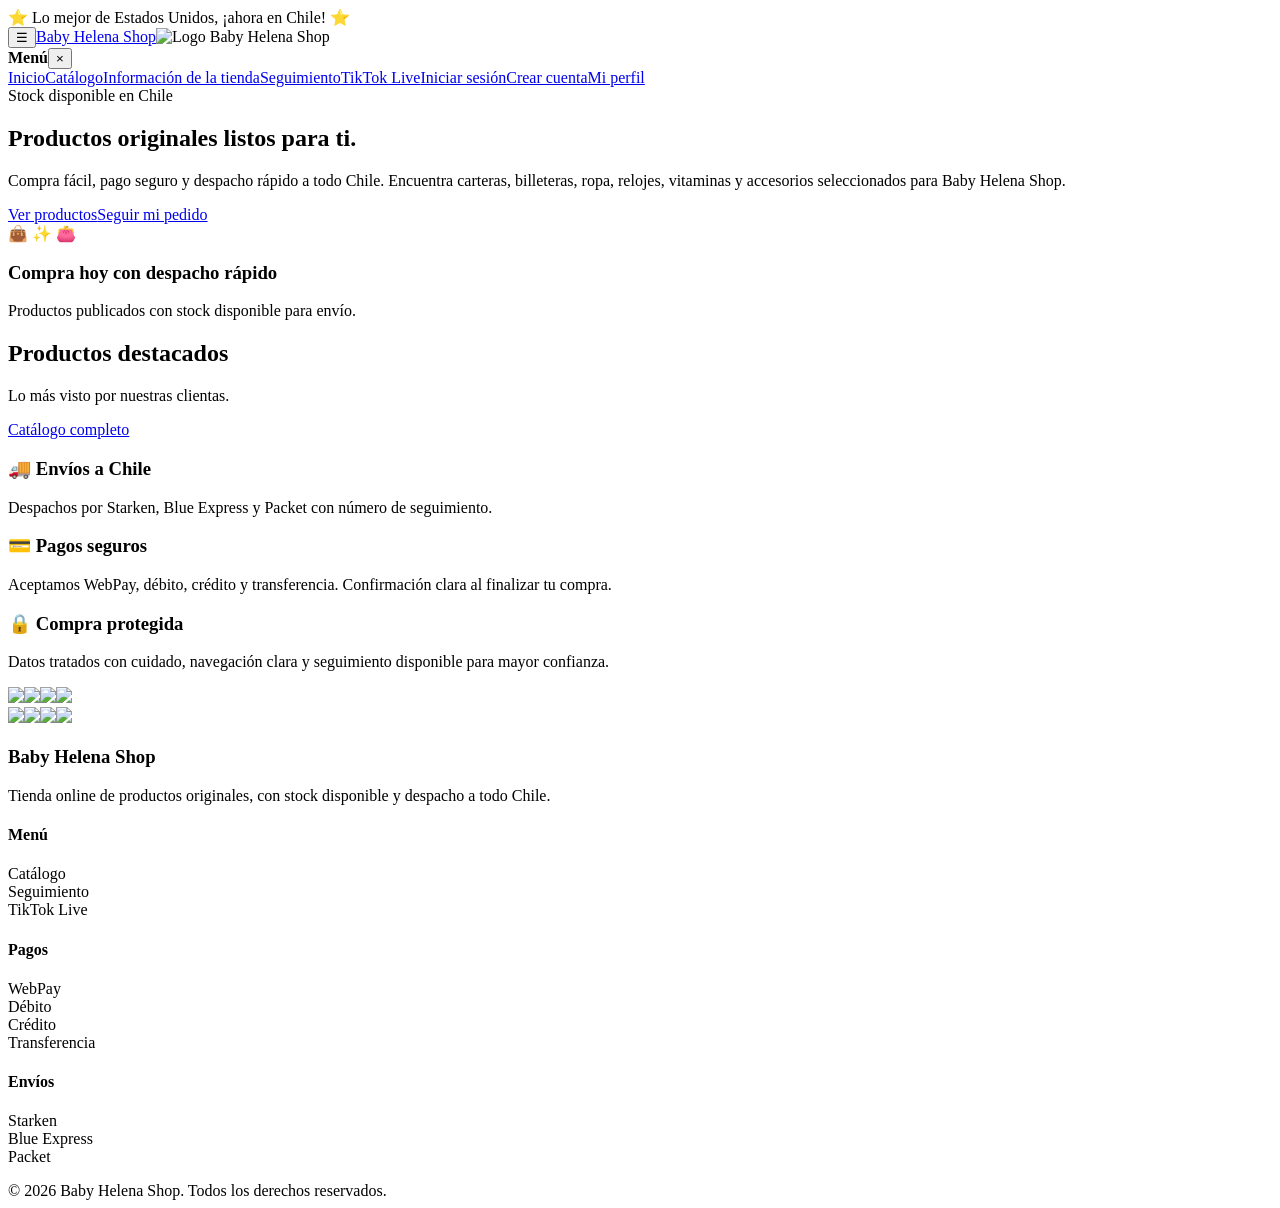
==== index.html @ 76ab4898 "Add files via upload" ====
<!doctype html><html lang="es"><head><meta charset="utf-8"><meta name="viewport" content="width=device-width,initial-scale=1"><title>Baby Helena Shop</title><link rel="stylesheet" href="css/styles.css"></head><body><div class="announce">⭐ Lo mejor de Estados Unidos, ¡ahora en Chile! ⭐</div>
<header class="topbar"><button class="hamb" id="openMenu">☰</button><a class="brand" href="index.html">Baby Helena <span>Shop</span></a><img class="logo-mini" src="assets/logo-placeholder.svg" alt="Logo Baby Helena Shop"></header>
<div class="overlay" id="overlay"></div><aside class="side" id="sideMenu"><div class="side-head"><b>Menú</b><button class="x" id="closeMenu">×</button></div><nav><a href="index.html">Inicio</a><a href="catalogo.html">Catálogo</a><a href="info.html">Información de la tienda</a><a href="seguimiento.html">Seguimiento</a><a href="tiktok.html">TikTok Live</a><a href="login.html" id="sessionName">Iniciar sesión</a><a href="registro.html">Crear cuenta</a><a href="perfil.html">Mi perfil</a></nav></aside>
<main><section class="container hero"><div><span class="pill">Stock disponible en Chile</span><h1>Productos originales listos para ti.</h1><p>Compra fácil, pago seguro y despacho rápido a todo Chile. Encuentra carteras, billeteras, ropa, relojes, vitaminas y accesorios seleccionados para Baby Helena Shop.</p><div class="cta"><a class="btn primary" href="catalogo.html">Ver productos</a><a class="btn secondary" href="seguimiento.html">Seguir mi pedido</a></div></div><div class="hero-card"><div class="hero-image"><div class="mock">👜 ✨ 👛</div></div><h3>Compra hoy con despacho rápido</h3><p>Productos publicados con stock disponible para envío.</p></div></section>
<section class="container section" id="destacados"><div class="section-title"><div><h2>Productos destacados</h2><p class="lead">Lo más visto por nuestras clientas.</p></div><a class="btn secondary" href="catalogo.html">Catálogo completo</a></div><div class="grid" id="productGrid"></div></section>
<section class="container section"><div class="trust"><article><h3>🚚 Envíos a Chile</h3><p>Despachos por Starken, Blue Express y Packet con número de seguimiento.</p></article><article><h3>💳 Pagos seguros</h3><p>Aceptamos WebPay, débito, crédito y transferencia. Confirmación clara al finalizar tu compra.</p></article><article><h3>🔒 Compra protegida</h3><p>Datos tratados con cuidado, navegación clara y seguimiento disponible para mayor confianza.</p></article></div></section></main><section class="marquee"><div class="track"><div class="set"><img src="assets/logos/starken.svg"><img src="assets/logos/packet.svg"><img src="assets/logos/blueexpress.svg"><img src="assets/logos/webpay.svg"></div><div class="set"><img src="assets/logos/starken.svg"><img src="assets/logos/packet.svg"><img src="assets/logos/blueexpress.svg"><img src="assets/logos/webpay.svg"></div></div></section>
<footer><div class="container footer-grid"><div><h3>Baby Helena Shop</h3><p>Tienda online de productos originales, con stock disponible y despacho a todo Chile.</p></div><div><h4>Menú</h4><p>Catálogo<br>Seguimiento<br>TikTok Live</p></div><div><h4>Pagos</h4><p>WebPay<br>Débito<br>Crédito<br>Transferencia</p></div><div><h4>Envíos</h4><p>Starken<br>Blue Express<br>Packet</p></div></div><div class="container copy">© 2026 Baby Helena Shop. Todos los derechos reservados.</div></footer>
<script src="js/products.js"></script><script src="js/app.js"></script></body></html>
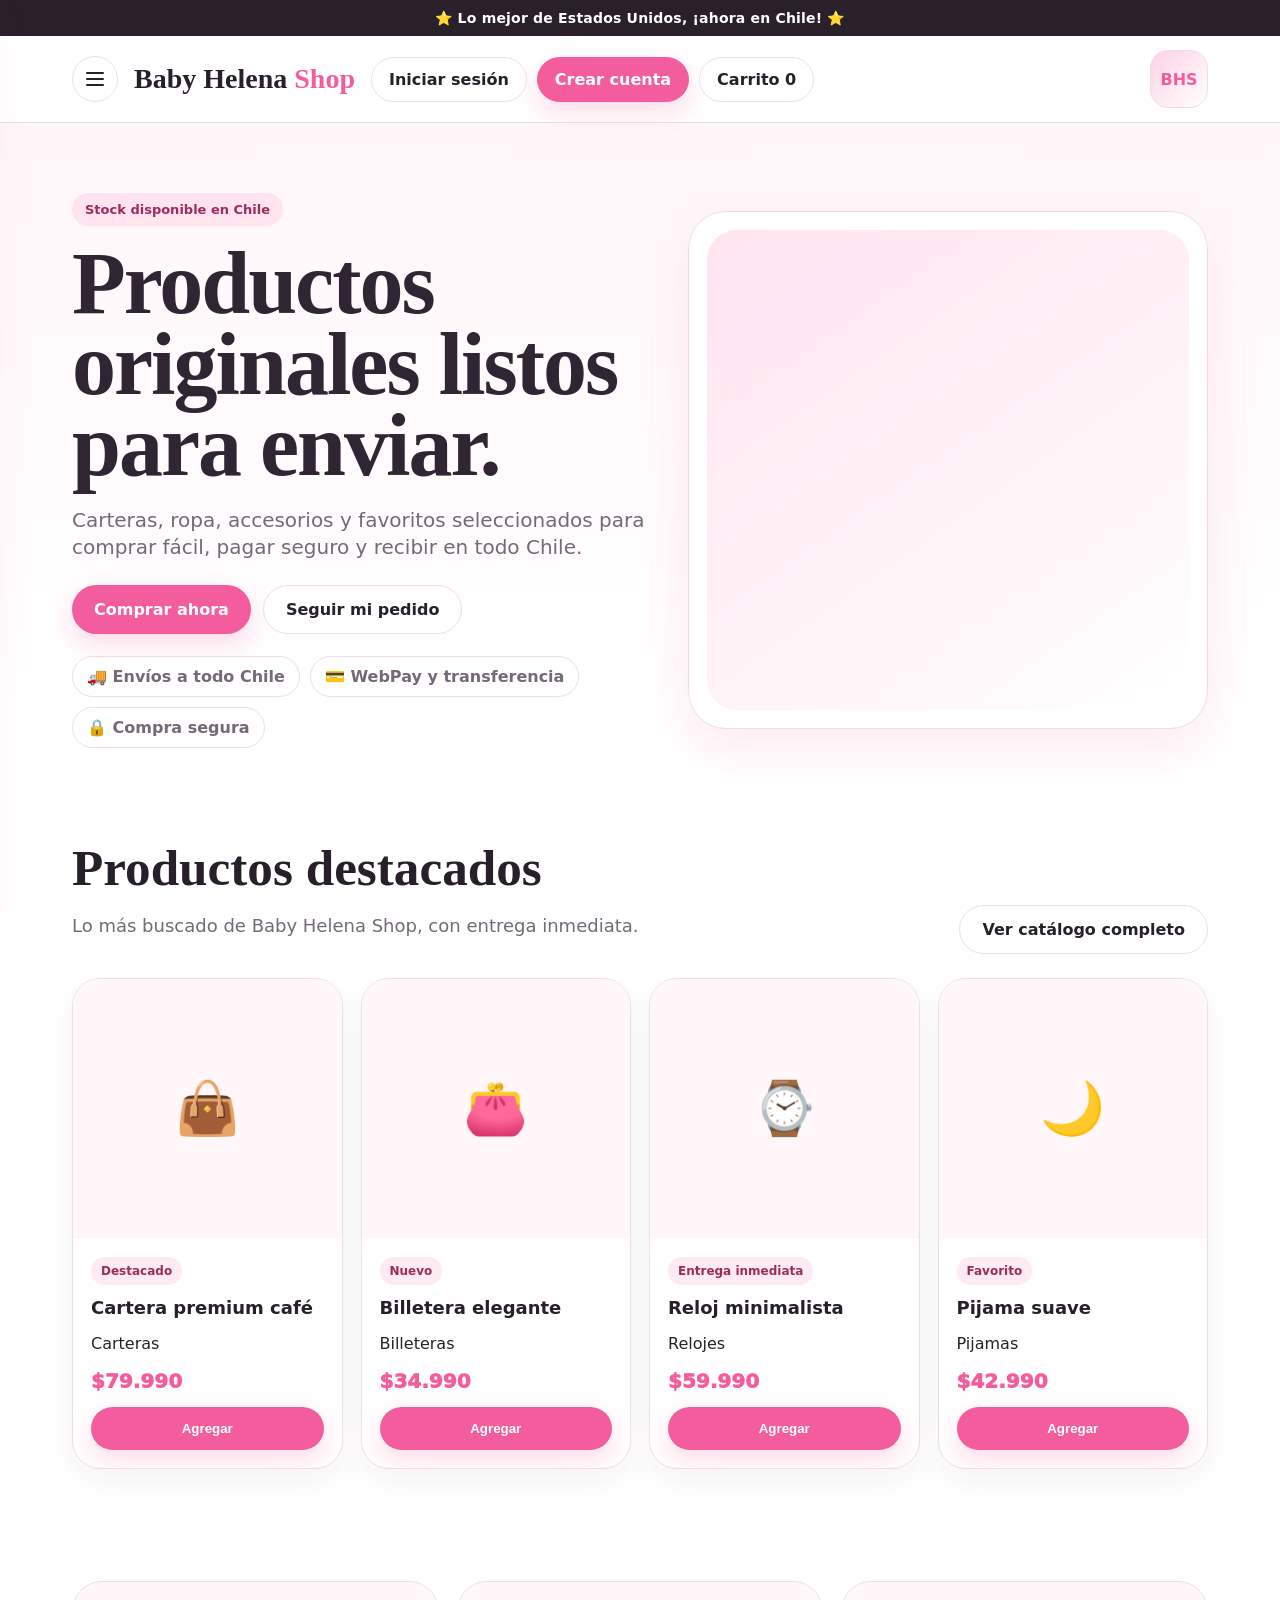
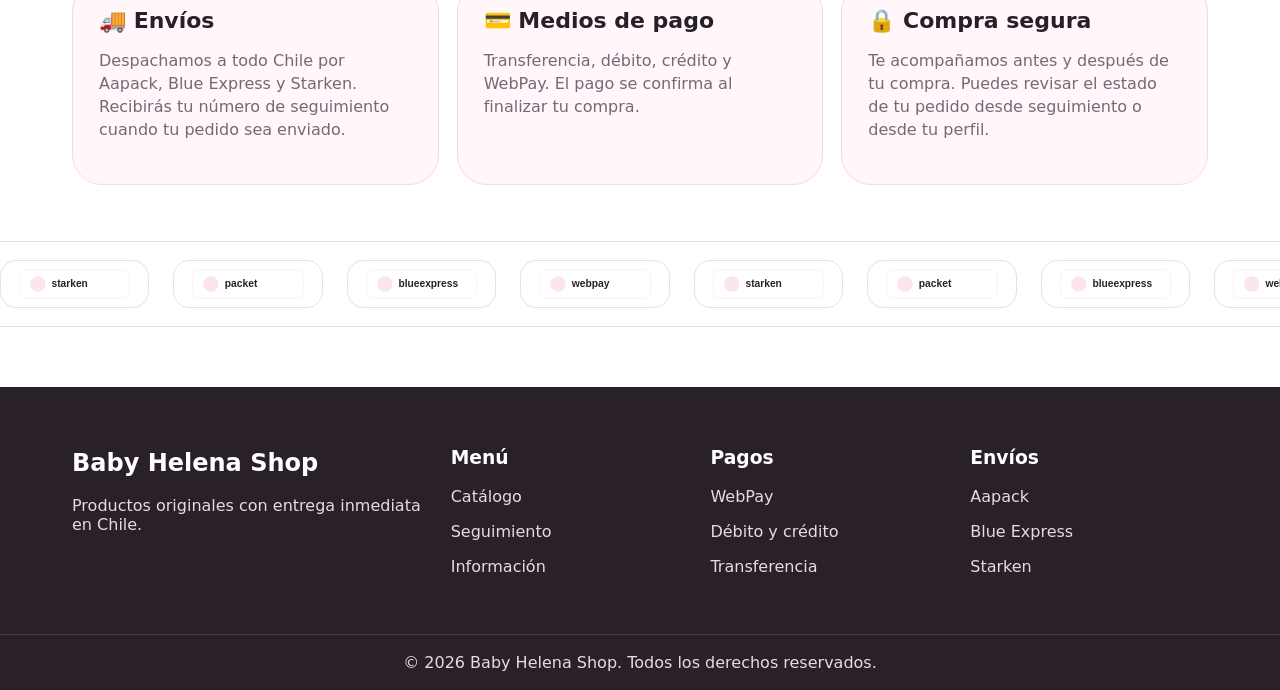
==== commit 903e15cc: "Add files via upload" ====
--- a/index.html
+++ b/index.html
@@ -1,8 +1,8 @@
-<!doctype html><html lang="es"><head><meta charset="utf-8"><meta name="viewport" content="width=device-width,initial-scale=1"><title>Baby Helena Shop</title><link rel="stylesheet" href="css/styles.css"></head><body><div class="announce">⭐ Lo mejor de Estados Unidos, ¡ahora en Chile! ⭐</div>
-<header class="topbar"><button class="hamb" id="openMenu">☰</button><a class="brand" href="index.html">Baby Helena <span>Shop</span></a><img class="logo-mini" src="assets/logo-placeholder.svg" alt="Logo Baby Helena Shop"></header>
-<div class="overlay" id="overlay"></div><aside class="side" id="sideMenu"><div class="side-head"><b>Menú</b><button class="x" id="closeMenu">×</button></div><nav><a href="index.html">Inicio</a><a href="catalogo.html">Catálogo</a><a href="info.html">Información de la tienda</a><a href="seguimiento.html">Seguimiento</a><a href="tiktok.html">TikTok Live</a><a href="login.html" id="sessionName">Iniciar sesión</a><a href="registro.html">Crear cuenta</a><a href="perfil.html">Mi perfil</a></nav></aside>
-<main><section class="container hero"><div><span class="pill">Stock disponible en Chile</span><h1>Productos originales listos para ti.</h1><p>Compra fácil, pago seguro y despacho rápido a todo Chile. Encuentra carteras, billeteras, ropa, relojes, vitaminas y accesorios seleccionados para Baby Helena Shop.</p><div class="cta"><a class="btn primary" href="catalogo.html">Ver productos</a><a class="btn secondary" href="seguimiento.html">Seguir mi pedido</a></div></div><div class="hero-card"><div class="hero-image"><div class="mock">👜 ✨ 👛</div></div><h3>Compra hoy con despacho rápido</h3><p>Productos publicados con stock disponible para envío.</p></div></section>
-<section class="container section" id="destacados"><div class="section-title"><div><h2>Productos destacados</h2><p class="lead">Lo más visto por nuestras clientas.</p></div><a class="btn secondary" href="catalogo.html">Catálogo completo</a></div><div class="grid" id="productGrid"></div></section>
-<section class="container section"><div class="trust"><article><h3>🚚 Envíos a Chile</h3><p>Despachos por Starken, Blue Express y Packet con número de seguimiento.</p></article><article><h3>💳 Pagos seguros</h3><p>Aceptamos WebPay, débito, crédito y transferencia. Confirmación clara al finalizar tu compra.</p></article><article><h3>🔒 Compra protegida</h3><p>Datos tratados con cuidado, navegación clara y seguimiento disponible para mayor confianza.</p></article></div></section></main><section class="marquee"><div class="track"><div class="set"><img src="assets/logos/starken.svg"><img src="assets/logos/packet.svg"><img src="assets/logos/blueexpress.svg"><img src="assets/logos/webpay.svg"></div><div class="set"><img src="assets/logos/starken.svg"><img src="assets/logos/packet.svg"><img src="assets/logos/blueexpress.svg"><img src="assets/logos/webpay.svg"></div></div></section>
-<footer><div class="container footer-grid"><div><h3>Baby Helena Shop</h3><p>Tienda online de productos originales, con stock disponible y despacho a todo Chile.</p></div><div><h4>Menú</h4><p>Catálogo<br>Seguimiento<br>TikTok Live</p></div><div><h4>Pagos</h4><p>WebPay<br>Débito<br>Crédito<br>Transferencia</p></div><div><h4>Envíos</h4><p>Starken<br>Blue Express<br>Packet</p></div></div><div class="container copy">© 2026 Baby Helena Shop. Todos los derechos reservados.</div></footer>
-<script src="js/products.js"></script><script src="js/app.js"></script></body></html>
+<!doctype html><html lang='es'><head><meta charset='utf-8'><meta name='viewport' content='width=device-width,initial-scale=1'><title>Baby Helena Shop</title><link rel='stylesheet' href='css/styles.css'></head><body>
+<div class='topbar'>⭐ Lo mejor de Estados Unidos, ¡ahora en Chile! ⭐</div><header class='header'><nav class='nav'><button class='hamb' id='openMenu' aria-label='Abrir menú'><span></span></button><a class='brand' href='index.html'>Baby Helena <b>Shop</b></a><div class='actions'><a class='pill' href='login.html'>Iniciar sesión</a><a class='pill primary' href='registro.html'>Crear cuenta</a><span class='pill'>Carrito <b class='cartCount'>0</b></span></div><div class='logoSlot'>BHS</div></nav></header>
+<div class='drawer' id='drawer'><div class='drawerMask'></div><aside class='drawerPanel'><div class='drawerHead'><strong>Baby Helena Shop</strong><button class='close' id='closeMenu'>×</button></div><a class='menuLink' href='index.html'>🏠 Inicio</a><a class='menuLink' href='catalogo.html'>🛍️ Catálogo</a><a class='menuLink' href='seguimiento.html'>📦 Seguimiento</a><a class='menuLink' href='tiktok.html'>🔴 TikTok Live</a><a class='menuLink' href='info.html'>ℹ️ Información</a><a class='menuLink' href='login.html'>👤 Mi cuenta</a></aside></div>
+<main><section class='hero'><div class='heroGrid'><div><span class='eyebrow'>Stock disponible en Chile</span><h1>Productos originales listos para enviar.</h1><p>Carteras, ropa, accesorios y favoritos seleccionados para comprar fácil, pagar seguro y recibir en todo Chile.</p><div class='heroActions'><a class='btn' href='catalogo.html'>Comprar ahora</a><a class='btn secondary' href='seguimiento.html'>Seguir mi pedido</a></div><div class='trustRow'><span class='trustChip'>🚚 Envíos a todo Chile</span><span class='trustChip'>💳 WebPay y transferencia</span><span class='trustChip'>🔒 Compra segura</span></div></div><div class='heroCard'><div class='heroImage'></div></div></div></section>
+<section class='section' id='catalogo'><div class='sectionHead'><div><h2>Productos destacados</h2><p class='lead'>Lo más buscado de Baby Helena Shop, con entrega inmediata.</p></div><a class='btn secondary' href='catalogo.html'>Ver catálogo completo</a></div><div class='products' id='productsGrid'></div></section>
+<section class='section'><div class='cardGrid'><div class='infoCard'><h3>🚚 Envíos</h3><p>Despachamos a todo Chile por Aapack, Blue Express y Starken. Recibirás tu número de seguimiento cuando tu pedido sea enviado.</p></div><div class='infoCard'><h3>💳 Medios de pago</h3><p>Transferencia, débito, crédito y WebPay. El pago se confirma al finalizar tu compra.</p></div><div class='infoCard'><h3>🔒 Compra segura</h3><p>Te acompañamos antes y después de tu compra. Puedes revisar el estado de tu pedido desde seguimiento o desde tu perfil.</p></div></div></section>
+<section class='marqueeWrap'><div class='marquee'><img src='assets/logos/starken.svg'><img src='assets/logos/packet.svg'><img src='assets/logos/blueexpress.svg'><img src='assets/logos/webpay.svg'><img src='assets/logos/starken.svg'><img src='assets/logos/packet.svg'><img src='assets/logos/blueexpress.svg'><img src='assets/logos/webpay.svg'></div></section>
+</main><footer class='footer'><div class='footerGrid'><div><h2>Baby Helena Shop</h2><p>Productos originales con entrega inmediata en Chile.</p></div><div><h3>Menú</h3><p><a href='catalogo.html'>Catálogo</a></p><p><a href='seguimiento.html'>Seguimiento</a></p><p><a href='info.html'>Información</a></p></div><div><h3>Pagos</h3><p>WebPay</p><p>Débito y crédito</p><p>Transferencia</p></div><div><h3>Envíos</h3><p>Aapack</p><p>Blue Express</p><p>Starken</p></div></div><div class='copy'>© 2026 Baby Helena Shop. Todos los derechos reservados.</div></footer><script src='js/products.js'></script><script src='js/app.js'></script></body></html>
--- a/css/styles.css
+++ b/css/styles.css
@@ -0,0 +1 @@
+:root{--bg:#fff;--soft:#fff7fa;--soft2:#fdeaf2;--pink:#f45d9d;--pink2:#ea4b90;--ink:#27202a;--muted:#746977;--line:#f1dce6;--shadow:0 18px 50px rgba(244,93,157,.13);--radius:28px;--max:1180px}*{box-sizing:border-box}html{scroll-behavior:smooth}body{margin:0;font-family:'Inter','DM Sans',system-ui,-apple-system,Segoe UI,sans-serif;color:var(--ink);background:var(--bg)}a{text-decoration:none;color:inherit}img{max-width:100%;display:block}.topbar{background:#2a202a;color:#fff;text-align:center;padding:10px 16px;font-weight:700;font-size:14px;letter-spacing:.2px}.header{position:sticky;top:0;z-index:50;background:rgba(255,255,255,.88);backdrop-filter:blur(16px);border-bottom:1px solid var(--line)}.nav{max-width:var(--max);margin:auto;padding:14px 22px;display:flex;align-items:center;justify-content:space-between;gap:16px}.hamb{width:46px;height:46px;border:1px solid var(--line);background:#fff;border-radius:999px;display:grid;place-items:center;cursor:pointer}.hamb span,.hamb span:before,.hamb span:after{content:'';display:block;width:18px;height:2px;background:var(--ink);border-radius:2px;position:relative}.hamb span:before{position:absolute;top:-6px}.hamb span:after{position:absolute;top:6px}.brand{font-family:Georgia,serif;font-weight:900;font-size:28px}.brand b{color:var(--pink)}.logoSlot{margin-left:auto;width:58px;height:58px;border-radius:18px;background:linear-gradient(135deg,#ffd2e5,#fff);border:1px solid var(--line);display:grid;place-items:center;color:var(--pink);font-weight:900}.actions{display:flex;align-items:center;gap:10px}.pill{border:1px solid var(--line);background:#fff;border-radius:999px;padding:12px 17px;font-weight:800;cursor:pointer}.pill.primary,.btn{background:var(--pink);color:#fff;border-color:var(--pink);box-shadow:0 10px 24px rgba(244,93,157,.22)}.btn{display:inline-flex;align-items:center;justify-content:center;gap:8px;border:none;border-radius:999px;padding:14px 22px;font-weight:900;cursor:pointer}.btn.secondary{background:#fff;color:var(--ink);border:1px solid var(--line);box-shadow:none}.drawer{position:fixed;inset:0;z-index:80;pointer-events:none}.drawer.open{pointer-events:auto}.drawerMask{position:absolute;inset:0;background:rgba(39,32,42,.28);opacity:0;transition:.25s}.drawer.open .drawerMask{opacity:1}.drawerPanel{position:absolute;left:0;top:0;bottom:0;width:min(380px,88vw);background:#fff;padding:24px;transform:translateX(-105%);transition:.28s ease;box-shadow:var(--shadow);display:flex;flex-direction:column}.drawer.open .drawerPanel{transform:none}.drawerHead{display:flex;align-items:center;justify-content:space-between;margin-bottom:18px}.close{border:0;background:var(--soft);border-radius:50%;width:44px;height:44px;font-size:24px;cursor:pointer}.menuLink{display:flex;align-items:center;gap:12px;padding:16px;border-bottom:1px solid var(--line);font-weight:900}.hero{background:linear-gradient(180deg,#fff7fa 0%,#fff 90%)}.heroGrid{max-width:var(--max);margin:auto;padding:70px 22px 34px;display:grid;grid-template-columns:1.05fr .95fr;gap:42px;align-items:center}.eyebrow{display:inline-flex;align-items:center;gap:8px;background:#ffe3ee;color:#9b2d5d;padding:9px 13px;border-radius:999px;font-size:13px;font-weight:900}.hero h1{font-family:Georgia,serif;font-size:clamp(44px,7vw,88px);line-height:.92;margin:18px 0;color:#302633;letter-spacing:-2px}.hero p{font-size:20px;color:var(--muted);line-height:1.35;max-width:620px}.heroActions{display:flex;flex-wrap:wrap;gap:12px;margin-top:24px}.trustRow{display:flex;flex-wrap:wrap;gap:10px;margin-top:22px}.trustChip{background:#fff;border:1px solid var(--line);border-radius:999px;padding:10px 14px;font-weight:800;color:var(--muted)}.heroCard{background:#fff;border:1px solid var(--line);border-radius:38px;padding:18px;box-shadow:var(--shadow)}.heroImage{height:480px;border-radius:30px;background:linear-gradient(145deg,#ffe4ef,#fff),url('../assets/img/hero-placeholder.svg') center/cover no-repeat;overflow:hidden}.section{max-width:var(--max);margin:auto;padding:56px 22px}.sectionHead{display:flex;justify-content:space-between;align-items:end;gap:20px;margin-bottom:24px}.section h2{font-family:Georgia,serif;font-size:clamp(34px,4vw,52px);margin:0}.section p.lead{color:var(--muted);font-size:18px;max-width:680px}.products{display:grid;grid-template-columns:repeat(4,1fr);gap:18px}.product{background:#fff;border:1px solid var(--line);border-radius:28px;overflow:hidden;box-shadow:0 12px 30px rgba(39,32,42,.05);transition:.25s}.product:hover{transform:translateY(-5px);box-shadow:var(--shadow)}.prodImg{height:260px;background:var(--soft);display:grid;place-items:center;font-size:52px}.prodInfo{padding:18px}.prodInfo h3{margin:0 0 8px;font-size:18px}.price{color:var(--pink);font-weight:950;font-size:20px}.tag{display:inline-block;background:var(--soft2);color:#9b2d5d;padding:7px 10px;border-radius:999px;font-size:12px;font-weight:900;margin-bottom:12px}.cardGrid{display:grid;grid-template-columns:repeat(3,1fr);gap:18px}.infoCard{background:var(--soft);border:1px solid var(--line);border-radius:30px;padding:26px}.infoCard h3{font-size:22px;margin:0 0 10px}.infoCard p{color:var(--muted);line-height:1.45}.marqueeWrap{border-block:1px solid var(--line);background:#fff;padding:18px 0;overflow:hidden}.marquee{display:flex;gap:24px;width:max-content;animation:mar 22s linear infinite}.marquee img{height:48px;border:1px solid var(--line);border-radius:16px;background:#fff;padding:8px 18px}@keyframes mar{from{transform:translateX(0)}to{transform:translateX(-50%)}}.phoneFrame{width:min(360px,80vw);aspect-ratio:9/16;border:14px solid #201923;border-radius:42px;background:#111;margin:auto;box-shadow:var(--shadow);overflow:hidden}.phoneFrame iframe,.phoneMock{width:100%;height:100%;border:0;background:linear-gradient(180deg,#ff7bb5,#fff2f7);display:grid;place-items:center;color:#fff;text-align:center;font-weight:950;padding:22px}.formBox{max-width:560px;margin:auto;background:#fff;border:1px solid var(--line);border-radius:30px;padding:26px;box-shadow:var(--shadow)}input,select,textarea{width:100%;border:1px solid var(--line);border-radius:18px;padding:15px 16px;margin:8px 0 14px;font:inherit}.footer{background:#2a202a;color:#fff;margin-top:60px}.footerGrid{max-width:var(--max);margin:auto;padding:42px 22px;display:grid;grid-template-columns:1.5fr 1fr 1fr 1fr;gap:22px}.footer a,.footer p{color:#e7dbe3}.copy{text-align:center;border-top:1px solid rgba(255,255,255,.12);padding:18px;color:#e7dbe3}.notice{background:#fff;border:1px solid var(--line);border-radius:24px;padding:18px;color:var(--muted)}.hidden{display:none!important}@media(max-width:900px){.heroGrid{grid-template-columns:1fr;padding-top:42px}.heroImage{height:360px}.products{grid-template-columns:repeat(2,1fr)}.cardGrid{grid-template-columns:1fr}.footerGrid{grid-template-columns:1fr 1fr}.actions .pill:not(.primary){display:none}}@media(max-width:560px){.brand{font-size:22px}.logoSlot{width:48px;height:48px}.hero h1{font-size:50px}.hero p{font-size:17px}.products{grid-template-columns:1fr}.sectionHead{display:block}.footerGrid{grid-template-columns:1fr}.prodImg{height:220px}.nav{padding-inline:14px}.heroGrid,.section{padding-inline:16px}}
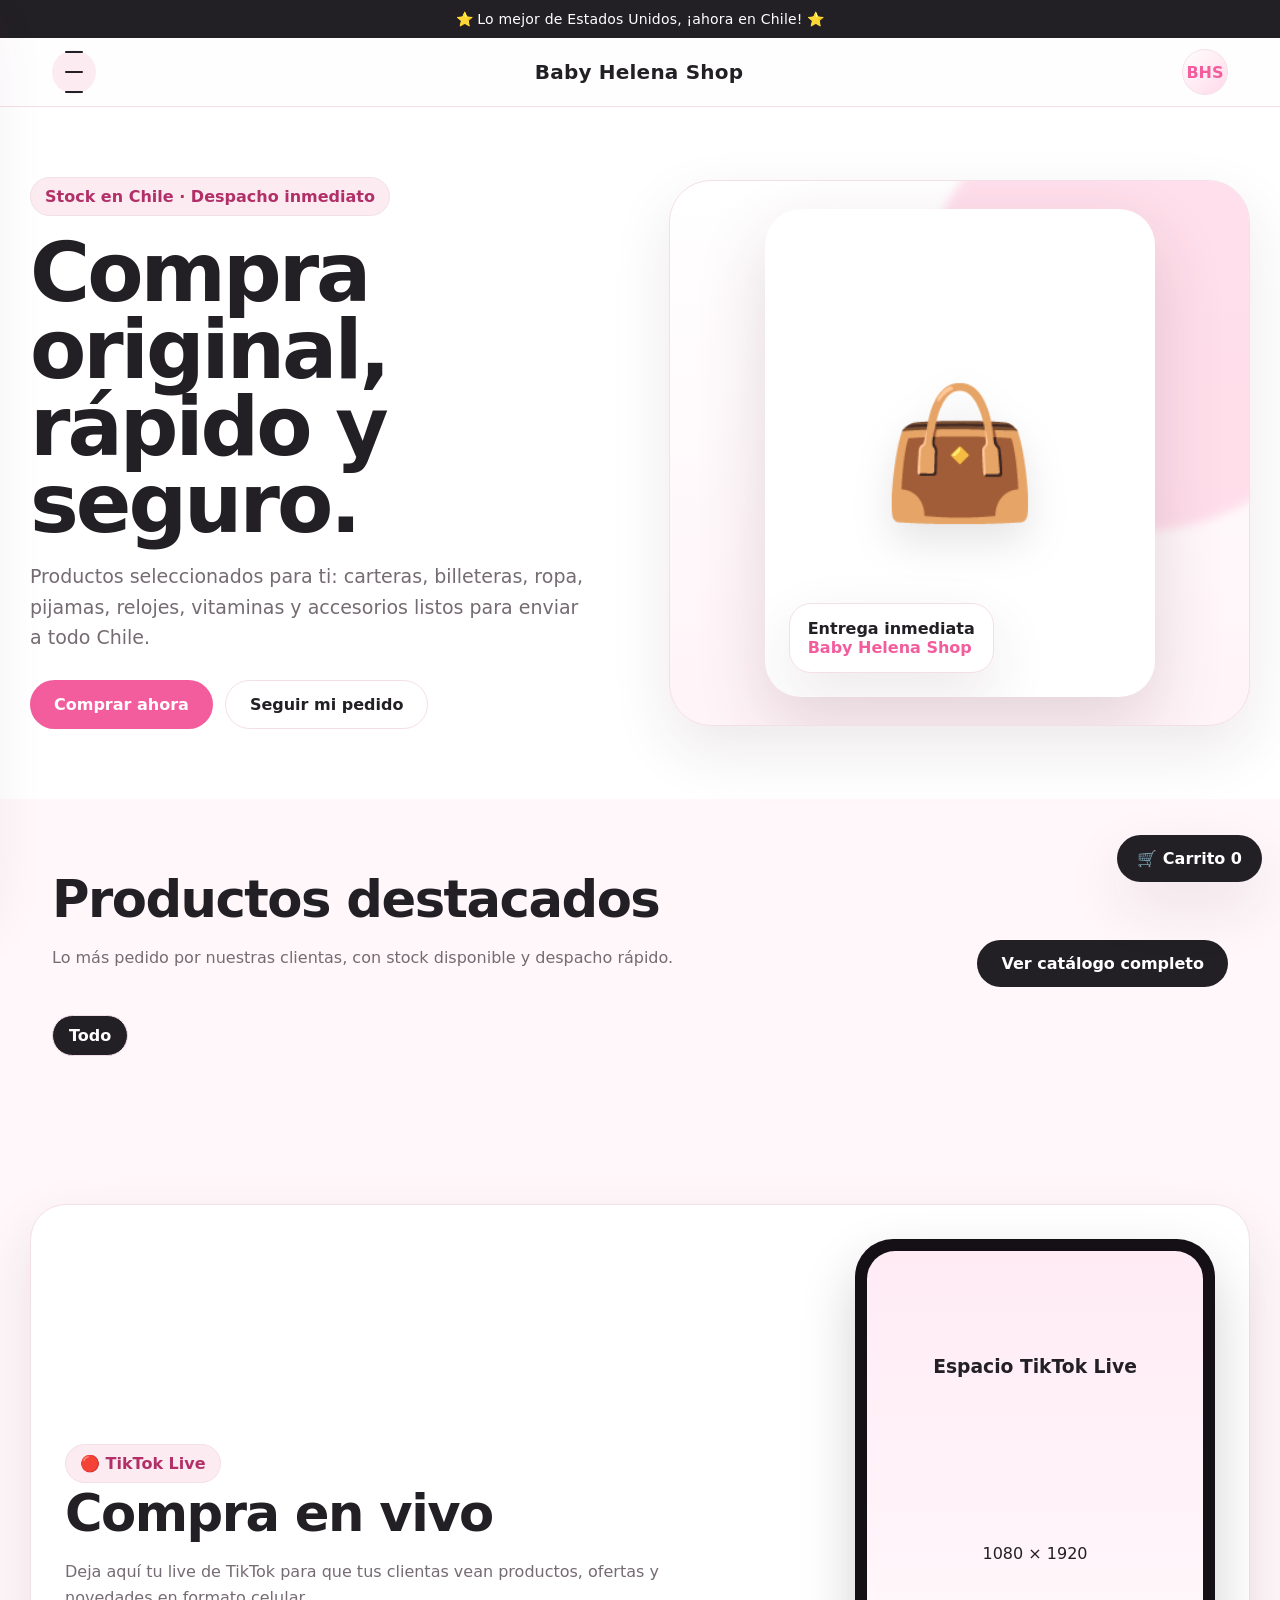
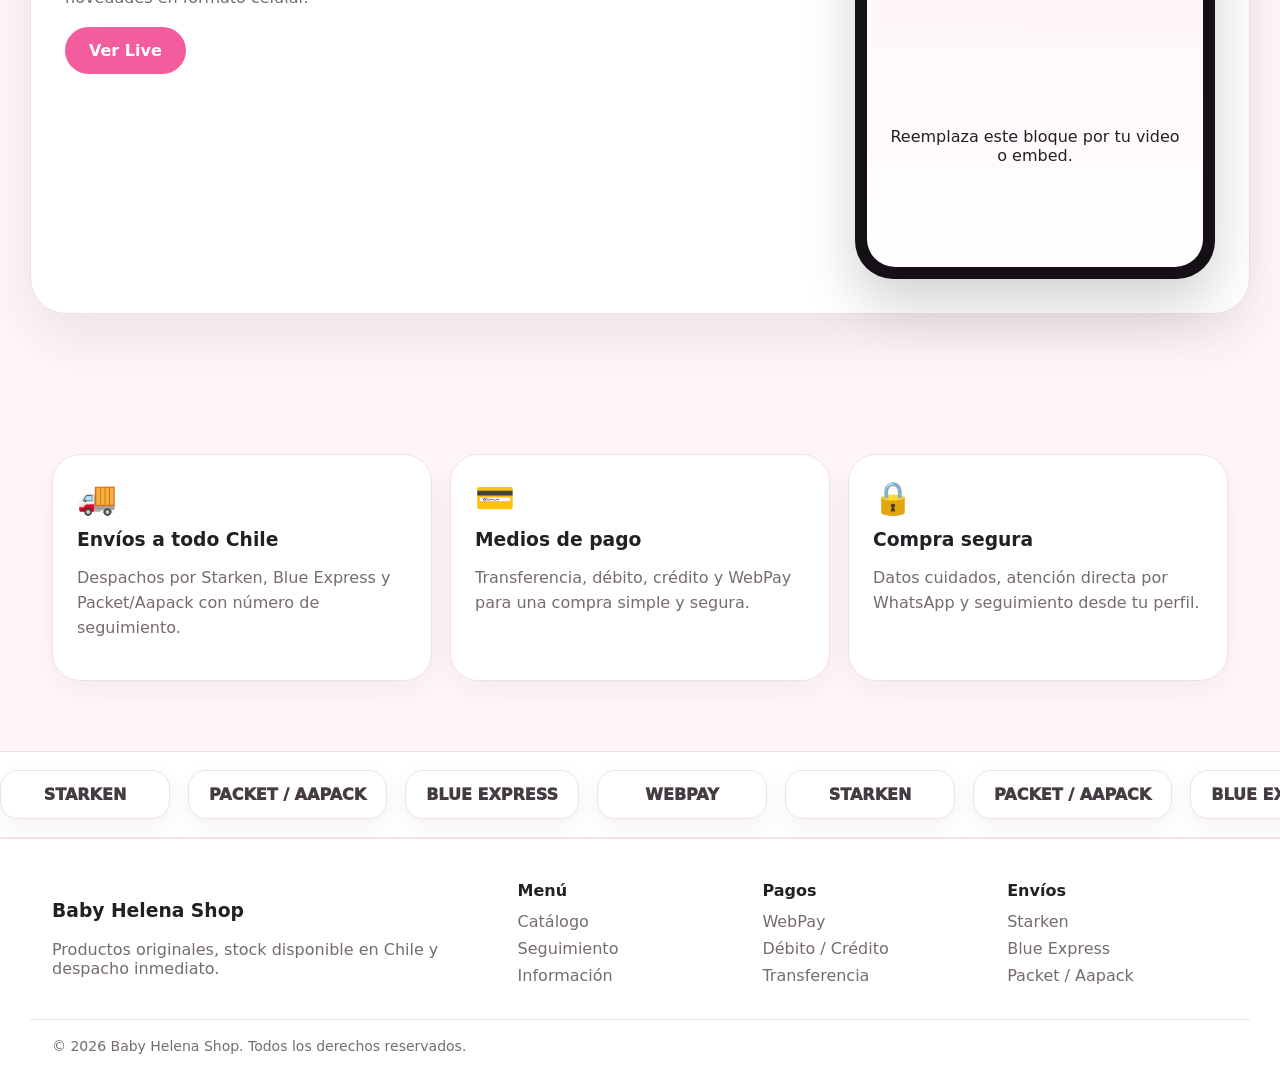
==== commit 5d886d0d: "Add files via upload" ====
--- a/index.html
+++ b/index.html
@@ -1,8 +1,14 @@
-<!doctype html><html lang='es'><head><meta charset='utf-8'><meta name='viewport' content='width=device-width,initial-scale=1'><title>Baby Helena Shop</title><link rel='stylesheet' href='css/styles.css'></head><body>
-<div class='topbar'>⭐ Lo mejor de Estados Unidos, ¡ahora en Chile! ⭐</div><header class='header'><nav class='nav'><button class='hamb' id='openMenu' aria-label='Abrir menú'><span></span></button><a class='brand' href='index.html'>Baby Helena <b>Shop</b></a><div class='actions'><a class='pill' href='login.html'>Iniciar sesión</a><a class='pill primary' href='registro.html'>Crear cuenta</a><span class='pill'>Carrito <b class='cartCount'>0</b></span></div><div class='logoSlot'>BHS</div></nav></header>
-<div class='drawer' id='drawer'><div class='drawerMask'></div><aside class='drawerPanel'><div class='drawerHead'><strong>Baby Helena Shop</strong><button class='close' id='closeMenu'>×</button></div><a class='menuLink' href='index.html'>🏠 Inicio</a><a class='menuLink' href='catalogo.html'>🛍️ Catálogo</a><a class='menuLink' href='seguimiento.html'>📦 Seguimiento</a><a class='menuLink' href='tiktok.html'>🔴 TikTok Live</a><a class='menuLink' href='info.html'>ℹ️ Información</a><a class='menuLink' href='login.html'>👤 Mi cuenta</a></aside></div>
-<main><section class='hero'><div class='heroGrid'><div><span class='eyebrow'>Stock disponible en Chile</span><h1>Productos originales listos para enviar.</h1><p>Carteras, ropa, accesorios y favoritos seleccionados para comprar fácil, pagar seguro y recibir en todo Chile.</p><div class='heroActions'><a class='btn' href='catalogo.html'>Comprar ahora</a><a class='btn secondary' href='seguimiento.html'>Seguir mi pedido</a></div><div class='trustRow'><span class='trustChip'>🚚 Envíos a todo Chile</span><span class='trustChip'>💳 WebPay y transferencia</span><span class='trustChip'>🔒 Compra segura</span></div></div><div class='heroCard'><div class='heroImage'></div></div></div></section>
-<section class='section' id='catalogo'><div class='sectionHead'><div><h2>Productos destacados</h2><p class='lead'>Lo más buscado de Baby Helena Shop, con entrega inmediata.</p></div><a class='btn secondary' href='catalogo.html'>Ver catálogo completo</a></div><div class='products' id='productsGrid'></div></section>
-<section class='section'><div class='cardGrid'><div class='infoCard'><h3>🚚 Envíos</h3><p>Despachamos a todo Chile por Aapack, Blue Express y Starken. Recibirás tu número de seguimiento cuando tu pedido sea enviado.</p></div><div class='infoCard'><h3>💳 Medios de pago</h3><p>Transferencia, débito, crédito y WebPay. El pago se confirma al finalizar tu compra.</p></div><div class='infoCard'><h3>🔒 Compra segura</h3><p>Te acompañamos antes y después de tu compra. Puedes revisar el estado de tu pedido desde seguimiento o desde tu perfil.</p></div></div></section>
-<section class='marqueeWrap'><div class='marquee'><img src='assets/logos/starken.svg'><img src='assets/logos/packet.svg'><img src='assets/logos/blueexpress.svg'><img src='assets/logos/webpay.svg'><img src='assets/logos/starken.svg'><img src='assets/logos/packet.svg'><img src='assets/logos/blueexpress.svg'><img src='assets/logos/webpay.svg'></div></section>
-</main><footer class='footer'><div class='footerGrid'><div><h2>Baby Helena Shop</h2><p>Productos originales con entrega inmediata en Chile.</p></div><div><h3>Menú</h3><p><a href='catalogo.html'>Catálogo</a></p><p><a href='seguimiento.html'>Seguimiento</a></p><p><a href='info.html'>Información</a></p></div><div><h3>Pagos</h3><p>WebPay</p><p>Débito y crédito</p><p>Transferencia</p></div><div><h3>Envíos</h3><p>Aapack</p><p>Blue Express</p><p>Starken</p></div></div><div class='copy'>© 2026 Baby Helena Shop. Todos los derechos reservados.</div></footer><script src='js/products.js'></script><script src='js/app.js'></script></body></html>
+<!doctype html><html lang="es"><head><meta charset="utf-8"><meta name="viewport" content="width=device-width,initial-scale=1"><title>Baby Helena Shop | Productos originales en Chile</title><meta name="description" content="Baby Helena Shop: productos originales, stock disponible en Chile, despacho inmediato y compra segura."><link rel="stylesheet" href="css/styles.css"></head><body>
+<div class="topbar">⭐ Lo mejor de Estados Unidos, ¡ahora en Chile! ⭐</div>
+<nav class="nav"><div class="nav-inner"><button class="hamb" id="menuBtn" aria-label="Abrir menú"><span></span></button><a class="brand" href="index.html">Baby Helena Shop</a><div class="logo-slot">BHS</div></div></nav>
+<div class="drawer" id="drawer"><div class="drawer-back" id="drawerBack"></div><aside class="drawer-panel"><div class="drawer-head"><strong>Baby Helena Shop</strong><button class="close" id="closeMenu">×</button></div><div class="drawer-links"><a href="index.html">Inicio</a><a href="catalogo.html">Catálogo</a><a href="seguimiento.html">Seguimiento</a><a href="tiktok.html">TikTok Live</a><a href="info.html">Información</a><a href="login.html">Mi cuenta</a></div></aside></div>
+<header class="hero"><div class="container hero-grid"><div><span class="eyebrow">Stock en Chile · Despacho inmediato</span><h1>Compra original, rápido y seguro.</h1><p>Productos seleccionados para ti: carteras, billeteras, ropa, pijamas, relojes, vitaminas y accesorios listos para enviar a todo Chile.</p><div class="hero-actions"><a class="btn pink" href="catalogo.html">Comprar ahora</a><a class="btn ghost" href="seguimiento.html">Seguir mi pedido</a></div></div><div class="hero-card"><div class="product-mock"><div class="bag">👜</div><div class="mock-tag">Entrega inmediata<br><span style="color:#f45d9d">Baby Helena Shop</span></div></div></div></div></header>
+<main>
+<section class="section" id="catalogo"><div class="container"><div class="section-head"><div><h2>Productos destacados</h2><p class="section-lead">Lo más pedido por nuestras clientas, con stock disponible y despacho rápido.</p></div><a class="btn primary" href="catalogo.html">Ver catálogo completo</a></div><div class="tabs" id="tabs"></div><div class="products" id="productsGrid"></div></div></section>
+<section class="section"><div class="container live-box"><div><span class="eyebrow">🔴 TikTok Live</span><h2>Compra en vivo</h2><p class="section-lead">Deja aquí tu live de TikTok para que tus clientas vean productos, ofertas y novedades en formato celular.</p><a class="btn pink" href="tiktok.html">Ver Live</a></div><div class="phone"><div class="phone-screen"><h3>Espacio TikTok Live</h3><p>1080 × 1920</p><p>Reemplaza este bloque por tu video o embed.</p></div></div></div></section>
+<section class="section"><div class="container"><div class="trust-grid"><article class="trust"><div class="ico">🚚</div><h3>Envíos a todo Chile</h3><p>Despachos por Starken, Blue Express y Packet/Aapack con número de seguimiento.</p></article><article class="trust"><div class="ico">💳</div><h3>Medios de pago</h3><p>Transferencia, débito, crédito y WebPay para una compra simple y segura.</p></article><article class="trust"><div class="ico">🔒</div><h3>Compra segura</h3><p>Datos cuidados, atención directa por WhatsApp y seguimiento desde tu perfil.</p></article></div></div></section>
+<div class="marquee"><div class="marquee-track"><span class="logo-pill">STARKEN</span><span class="logo-pill">PACKET / AAPACK</span><span class="logo-pill">BLUE EXPRESS</span><span class="logo-pill">WEBPAY</span><span class="logo-pill">STARKEN</span><span class="logo-pill">PACKET / AAPACK</span><span class="logo-pill">BLUE EXPRESS</span><span class="logo-pill">WEBPAY</span></div></div>
+</main>
+<footer><div class="container foot-grid"><div><h3>Baby Helena Shop</h3><p>Productos originales, stock disponible en Chile y despacho inmediato.</p></div><div><h4>Menú</h4><a href="catalogo.html">Catálogo</a><a href="seguimiento.html">Seguimiento</a><a href="info.html">Información</a></div><div><h4>Pagos</h4><p>WebPay</p><p>Débito / Crédito</p><p>Transferencia</p></div><div><h4>Envíos</h4><p>Starken</p><p>Blue Express</p><p>Packet / Aapack</p></div></div><div class="container copy">© 2026 Baby Helena Shop. Todos los derechos reservados.</div></footer>
+<button class="cart-float" id="cartBtn">🛒 Carrito <span id="cartCount">0</span></button><div class="cart-panel" id="cartPanel"><h3>Tu carrito</h3><div id="cartItems"></div><h3>Total: <span id="cartTotal">$0</span></h3><a class="btn pink" href="login.html">Finalizar compra</a></div>
+<script src="js/products.js"></script><script src="js/app.js"></script></body></html>
--- a/css/styles.css
+++ b/css/styles.css
@@ -1 +1,5 @@
-:root{--bg:#fff;--soft:#fff7fa;--soft2:#fdeaf2;--pink:#f45d9d;--pink2:#ea4b90;--ink:#27202a;--muted:#746977;--line:#f1dce6;--shadow:0 18px 50px rgba(244,93,157,.13);--radius:28px;--max:1180px}*{box-sizing:border-box}html{scroll-behavior:smooth}body{margin:0;font-family:'Inter','DM Sans',system-ui,-apple-system,Segoe UI,sans-serif;color:var(--ink);background:var(--bg)}a{text-decoration:none;color:inherit}img{max-width:100%;display:block}.topbar{background:#2a202a;color:#fff;text-align:center;padding:10px 16px;font-weight:700;font-size:14px;letter-spacing:.2px}.header{position:sticky;top:0;z-index:50;background:rgba(255,255,255,.88);backdrop-filter:blur(16px);border-bottom:1px solid var(--line)}.nav{max-width:var(--max);margin:auto;padding:14px 22px;display:flex;align-items:center;justify-content:space-between;gap:16px}.hamb{width:46px;height:46px;border:1px solid var(--line);background:#fff;border-radius:999px;display:grid;place-items:center;cursor:pointer}.hamb span,.hamb span:before,.hamb span:after{content:'';display:block;width:18px;height:2px;background:var(--ink);border-radius:2px;position:relative}.hamb span:before{position:absolute;top:-6px}.hamb span:after{position:absolute;top:6px}.brand{font-family:Georgia,serif;font-weight:900;font-size:28px}.brand b{color:var(--pink)}.logoSlot{margin-left:auto;width:58px;height:58px;border-radius:18px;background:linear-gradient(135deg,#ffd2e5,#fff);border:1px solid var(--line);display:grid;place-items:center;color:var(--pink);font-weight:900}.actions{display:flex;align-items:center;gap:10px}.pill{border:1px solid var(--line);background:#fff;border-radius:999px;padding:12px 17px;font-weight:800;cursor:pointer}.pill.primary,.btn{background:var(--pink);color:#fff;border-color:var(--pink);box-shadow:0 10px 24px rgba(244,93,157,.22)}.btn{display:inline-flex;align-items:center;justify-content:center;gap:8px;border:none;border-radius:999px;padding:14px 22px;font-weight:900;cursor:pointer}.btn.secondary{background:#fff;color:var(--ink);border:1px solid var(--line);box-shadow:none}.drawer{position:fixed;inset:0;z-index:80;pointer-events:none}.drawer.open{pointer-events:auto}.drawerMask{position:absolute;inset:0;background:rgba(39,32,42,.28);opacity:0;transition:.25s}.drawer.open .drawerMask{opacity:1}.drawerPanel{position:absolute;left:0;top:0;bottom:0;width:min(380px,88vw);background:#fff;padding:24px;transform:translateX(-105%);transition:.28s ease;box-shadow:var(--shadow);display:flex;flex-direction:column}.drawer.open .drawerPanel{transform:none}.drawerHead{display:flex;align-items:center;justify-content:space-between;margin-bottom:18px}.close{border:0;background:var(--soft);border-radius:50%;width:44px;height:44px;font-size:24px;cursor:pointer}.menuLink{display:flex;align-items:center;gap:12px;padding:16px;border-bottom:1px solid var(--line);font-weight:900}.hero{background:linear-gradient(180deg,#fff7fa 0%,#fff 90%)}.heroGrid{max-width:var(--max);margin:auto;padding:70px 22px 34px;display:grid;grid-template-columns:1.05fr .95fr;gap:42px;align-items:center}.eyebrow{display:inline-flex;align-items:center;gap:8px;background:#ffe3ee;color:#9b2d5d;padding:9px 13px;border-radius:999px;font-size:13px;font-weight:900}.hero h1{font-family:Georgia,serif;font-size:clamp(44px,7vw,88px);line-height:.92;margin:18px 0;color:#302633;letter-spacing:-2px}.hero p{font-size:20px;color:var(--muted);line-height:1.35;max-width:620px}.heroActions{display:flex;flex-wrap:wrap;gap:12px;margin-top:24px}.trustRow{display:flex;flex-wrap:wrap;gap:10px;margin-top:22px}.trustChip{background:#fff;border:1px solid var(--line);border-radius:999px;padding:10px 14px;font-weight:800;color:var(--muted)}.heroCard{background:#fff;border:1px solid var(--line);border-radius:38px;padding:18px;box-shadow:var(--shadow)}.heroImage{height:480px;border-radius:30px;background:linear-gradient(145deg,#ffe4ef,#fff),url('../assets/img/hero-placeholder.svg') center/cover no-repeat;overflow:hidden}.section{max-width:var(--max);margin:auto;padding:56px 22px}.sectionHead{display:flex;justify-content:space-between;align-items:end;gap:20px;margin-bottom:24px}.section h2{font-family:Georgia,serif;font-size:clamp(34px,4vw,52px);margin:0}.section p.lead{color:var(--muted);font-size:18px;max-width:680px}.products{display:grid;grid-template-columns:repeat(4,1fr);gap:18px}.product{background:#fff;border:1px solid var(--line);border-radius:28px;overflow:hidden;box-shadow:0 12px 30px rgba(39,32,42,.05);transition:.25s}.product:hover{transform:translateY(-5px);box-shadow:var(--shadow)}.prodImg{height:260px;background:var(--soft);display:grid;place-items:center;font-size:52px}.prodInfo{padding:18px}.prodInfo h3{margin:0 0 8px;font-size:18px}.price{color:var(--pink);font-weight:950;font-size:20px}.tag{display:inline-block;background:var(--soft2);color:#9b2d5d;padding:7px 10px;border-radius:999px;font-size:12px;font-weight:900;margin-bottom:12px}.cardGrid{display:grid;grid-template-columns:repeat(3,1fr);gap:18px}.infoCard{background:var(--soft);border:1px solid var(--line);border-radius:30px;padding:26px}.infoCard h3{font-size:22px;margin:0 0 10px}.infoCard p{color:var(--muted);line-height:1.45}.marqueeWrap{border-block:1px solid var(--line);background:#fff;padding:18px 0;overflow:hidden}.marquee{display:flex;gap:24px;width:max-content;animation:mar 22s linear infinite}.marquee img{height:48px;border:1px solid var(--line);border-radius:16px;background:#fff;padding:8px 18px}@keyframes mar{from{transform:translateX(0)}to{transform:translateX(-50%)}}.phoneFrame{width:min(360px,80vw);aspect-ratio:9/16;border:14px solid #201923;border-radius:42px;background:#111;margin:auto;box-shadow:var(--shadow);overflow:hidden}.phoneFrame iframe,.phoneMock{width:100%;height:100%;border:0;background:linear-gradient(180deg,#ff7bb5,#fff2f7);display:grid;place-items:center;color:#fff;text-align:center;font-weight:950;padding:22px}.formBox{max-width:560px;margin:auto;background:#fff;border:1px solid var(--line);border-radius:30px;padding:26px;box-shadow:var(--shadow)}input,select,textarea{width:100%;border:1px solid var(--line);border-radius:18px;padding:15px 16px;margin:8px 0 14px;font:inherit}.footer{background:#2a202a;color:#fff;margin-top:60px}.footerGrid{max-width:var(--max);margin:auto;padding:42px 22px;display:grid;grid-template-columns:1.5fr 1fr 1fr 1fr;gap:22px}.footer a,.footer p{color:#e7dbe3}.copy{text-align:center;border-top:1px solid rgba(255,255,255,.12);padding:18px;color:#e7dbe3}.notice{background:#fff;border:1px solid var(--line);border-radius:24px;padding:18px;color:var(--muted)}.hidden{display:none!important}@media(max-width:900px){.heroGrid{grid-template-columns:1fr;padding-top:42px}.heroImage{height:360px}.products{grid-template-columns:repeat(2,1fr)}.cardGrid{grid-template-columns:1fr}.footerGrid{grid-template-columns:1fr 1fr}.actions .pill:not(.primary){display:none}}@media(max-width:560px){.brand{font-size:22px}.logoSlot{width:48px;height:48px}.hero h1{font-size:50px}.hero p{font-size:17px}.products{grid-template-columns:1fr}.sectionHead{display:block}.footerGrid{grid-template-columns:1fr}.prodImg{height:220px}.nav{padding-inline:14px}.heroGrid,.section{padding-inline:16px}}
+:root{
+  --bg:#fff7fa;--white:#fff;--ink:#232025;--muted:#756b72;--line:#f3dfe8;--soft:#fdebf2;--pink:#f45d9d;--pink2:#ff8fbd;--shadow:0 24px 60px rgba(80,35,55,.10);--radius:28px
+}
+*{box-sizing:border-box}html{scroll-behavior:smooth}body{margin:0;font-family:Inter,system-ui,-apple-system,Segoe UI,sans-serif;color:var(--ink);background:var(--bg)}a{color:inherit;text-decoration:none}button,input,select{font:inherit}.topbar{height:38px;background:var(--ink);color:white;display:grid;place-items:center;font-size:14px;letter-spacing:.2px}.nav{position:sticky;top:0;z-index:50;background:rgba(255,255,255,.86);backdrop-filter:blur(16px);border-bottom:1px solid var(--line)}.nav-inner{height:68px;max-width:1220px;margin:auto;display:flex;align-items:center;justify-content:space-between;padding:0 22px}.hamb{width:44px;height:44px;border:0;background:var(--soft);border-radius:50%;display:grid;place-items:center;cursor:pointer}.hamb span,.hamb:before,.hamb:after{content:"";width:18px;height:2px;background:var(--ink);display:block;border-radius:2px}.hamb:before{transform:translateY(-6px)}.hamb:after{transform:translateY(6px)}.brand{font-weight:900;letter-spacing:.2px;font-size:20px}.logo-slot{width:46px;height:46px;border-radius:50%;background:linear-gradient(135deg,#fff,#ffd9e8);border:1px solid var(--line);display:grid;place-items:center;font-weight:900;color:var(--pink)}.drawer{position:fixed;inset:0;z-index:100;pointer-events:none}.drawer.open{pointer-events:auto}.drawer-back{position:absolute;inset:0;background:rgba(20,15,18,.36);opacity:0;transition:.25s}.drawer.open .drawer-back{opacity:1}.drawer-panel{position:absolute;left:0;top:0;height:100%;width:min(360px,86vw);background:white;box-shadow:var(--shadow);transform:translateX(-105%);transition:.3s;padding:26px}.drawer.open .drawer-panel{transform:none}.drawer-head{display:flex;justify-content:space-between;align-items:center;margin-bottom:25px}.close{border:0;background:var(--soft);width:40px;height:40px;border-radius:50%;cursor:pointer}.drawer-links{display:grid;gap:10px}.drawer-links a{padding:15px 16px;border-radius:18px;background:#fff;border:1px solid var(--line);font-weight:750}.drawer-links a:hover{background:var(--soft)}.hero{background:#fff;min-height:620px;display:grid;align-items:center}.container{max-width:1220px;margin:auto;padding:0 22px}.hero-grid{display:grid;grid-template-columns:1.02fr .98fr;gap:35px;align-items:center;padding:70px 0}.eyebrow{display:inline-flex;gap:8px;align-items:center;padding:9px 14px;background:var(--soft);border:1px solid var(--line);border-radius:999px;font-weight:800;color:#b23068}.hero h1{font-size:clamp(42px,7vw,82px);line-height:.94;margin:18px 0 16px;letter-spacing:-3px}.hero p{font-size:19px;color:var(--muted);max-width:560px;line-height:1.6}.hero-actions{display:flex;gap:12px;flex-wrap:wrap;margin-top:28px}.btn{border:0;border-radius:999px;padding:14px 24px;font-weight:850;cursor:pointer;display:inline-flex;align-items:center;gap:8px}.btn.primary{background:var(--ink);color:white}.btn.pink{background:var(--pink);color:white}.btn.ghost{background:white;border:1px solid var(--line)}.hero-card{background:linear-gradient(180deg,#fff,#fff4f8);border:1px solid var(--line);border-radius:42px;min-height:520px;padding:28px;box-shadow:var(--shadow);display:grid;place-items:center;position:relative;overflow:hidden}.hero-card:before{content:"";position:absolute;width:440px;height:440px;border-radius:50%;background:#ffd5e5;filter:blur(5px);opacity:.75;right:-110px;top:-90px}.product-mock{position:relative;z-index:2;width:min(390px,92%);aspect-ratio:4/5;border-radius:36px;background:white;box-shadow:0 28px 70px rgba(80,35,55,.16);display:grid;place-items:center;overflow:hidden}.product-mock .bag{font-size:128px;filter:drop-shadow(0 18px 20px rgba(0,0,0,.1))}.mock-tag{position:absolute;left:24px;bottom:24px;background:white;border:1px solid var(--line);border-radius:22px;padding:15px 18px;box-shadow:var(--shadow);font-weight:900}.section{padding:70px 0}.section-head{display:flex;align-items:end;justify-content:space-between;gap:20px;margin-bottom:28px}.section h2{font-size:clamp(30px,4vw,52px);margin:0;letter-spacing:-1.5px}.section-lead{color:var(--muted);max-width:640px;line-height:1.6}.tabs{display:flex;gap:10px;overflow:auto;padding-bottom:8px}.tab{border:1px solid var(--line);background:#fff;border-radius:999px;padding:10px 16px;font-weight:800;white-space:nowrap;cursor:pointer}.tab.active{background:var(--ink);color:white}.products{display:grid;grid-template-columns:repeat(4,1fr);gap:18px}.card{background:white;border:1px solid var(--line);border-radius:28px;overflow:hidden;box-shadow:0 10px 32px rgba(80,35,55,.07);transition:.25s}.card:hover{transform:translateY(-4px);box-shadow:var(--shadow)}.photo{height:260px;background:linear-gradient(135deg,#fff,#ffe2ee);display:grid;place-items:center;font-size:76px}.card-body{padding:18px}.card h3{margin:0 0 8px}.price{font-weight:950;font-size:20px}.badge{display:inline-block;background:var(--soft);color:#a9265d;padding:7px 10px;border-radius:999px;font-size:12px;font-weight:900;margin-bottom:10px}.trust-grid{display:grid;grid-template-columns:repeat(3,1fr);gap:18px}.trust{background:white;border:1px solid var(--line);border-radius:28px;padding:24px;box-shadow:0 10px 30px rgba(80,35,55,.06)}.trust .ico{font-size:32px}.trust h3{margin:12px 0 8px}.trust p{color:var(--muted);line-height:1.55}.live-box{display:grid;grid-template-columns:1fr 360px;gap:28px;align-items:center;background:white;border:1px solid var(--line);border-radius:36px;padding:34px;box-shadow:var(--shadow)}.phone{width:100%;aspect-ratio:9/16;background:#151015;border-radius:38px;padding:12px;box-shadow:0 25px 55px rgba(0,0,0,.18)}.phone-screen{height:100%;border-radius:28px;background:linear-gradient(180deg,#ffebf4,#fff);display:grid;place-items:center;text-align:center;padding:20px}.marquee{overflow:hidden;background:white;border-top:1px solid var(--line);border-bottom:1px solid var(--line);padding:18px 0}.marquee-track{display:flex;gap:18px;animation:scroll 24s linear infinite;width:max-content}.logo-pill{min-width:170px;background:#fff;border:1px solid var(--line);border-radius:18px;padding:14px 20px;text-align:center;font-weight:950;color:#453b42;box-shadow:0 8px 22px rgba(80,35,55,.06)}@keyframes scroll{to{transform:translateX(-50%)}}footer{background:#fff;padding:42px 0 22px;border-top:1px solid var(--line)}.foot-grid{display:grid;grid-template-columns:2fr 1fr 1fr 1fr;gap:24px}.foot-grid h4{margin:0 0 12px}.foot-grid a,.foot-grid p{display:block;color:var(--muted);margin:8px 0}.copy{border-top:1px solid var(--line);margin-top:26px;padding-top:18px;color:var(--muted);font-size:14px}.page-hero{padding:64px 0 32px;background:white}.form-card{max-width:520px;margin:40px auto;background:white;border:1px solid var(--line);border-radius:30px;padding:26px;box-shadow:var(--shadow)}.field{display:grid;gap:8px;margin-bottom:14px}.field input,.field textarea{border:1px solid var(--line);border-radius:16px;padding:14px;background:#fff}.timeline{display:grid;gap:12px;margin-top:20px}.step{padding:16px;border-radius:18px;border:1px solid var(--line);background:white}.step.done{background:#fff0f6;border-color:#ffc1d8;font-weight:850}.admin-shell{display:grid;grid-template-columns:260px 1fr;min-height:100vh}.admin-side{background:#fff;border-right:1px solid var(--line);padding:24px}.admin-main{padding:28px}.admin-card{background:#fff;border:1px solid var(--line);border-radius:24px;padding:22px;margin-bottom:16px}.mini-grid{display:grid;grid-template-columns:repeat(4,1fr);gap:14px}.mini{background:#fff;border:1px solid var(--line);border-radius:24px;padding:18px}.cart-float{position:fixed;right:18px;bottom:18px;z-index:40;background:var(--ink);color:white;border:0;border-radius:999px;padding:14px 20px;font-weight:900;box-shadow:var(--shadow);cursor:pointer}.cart-panel{position:fixed;right:18px;bottom:78px;width:min(380px,calc(100vw - 36px));background:white;border:1px solid var(--line);border-radius:28px;box-shadow:var(--shadow);padding:20px;z-index:60;display:none}.cart-panel.open{display:block}.cart-item{display:flex;justify-content:space-between;border-bottom:1px solid var(--line);padding:10px 0;color:var(--muted)}
+@media(max-width:900px){.hero-grid,.live-box{grid-template-columns:1fr}.products{grid-template-columns:repeat(2,1fr)}.trust-grid,.foot-grid{grid-template-columns:1fr}.hero-card{min-height:420px}.admin-shell{grid-template-columns:1fr}.mini-grid{grid-template-columns:1fr 1fr}.section-head{display:block}}@media(max-width:560px){.products{grid-template-columns:1fr}.hero h1{letter-spacing:-1.6px}.photo{height:230px}.nav-inner{height:62px}.brand{font-size:17px}.topbar{font-size:12px}.mini-grid{grid-template-columns:1fr}}
